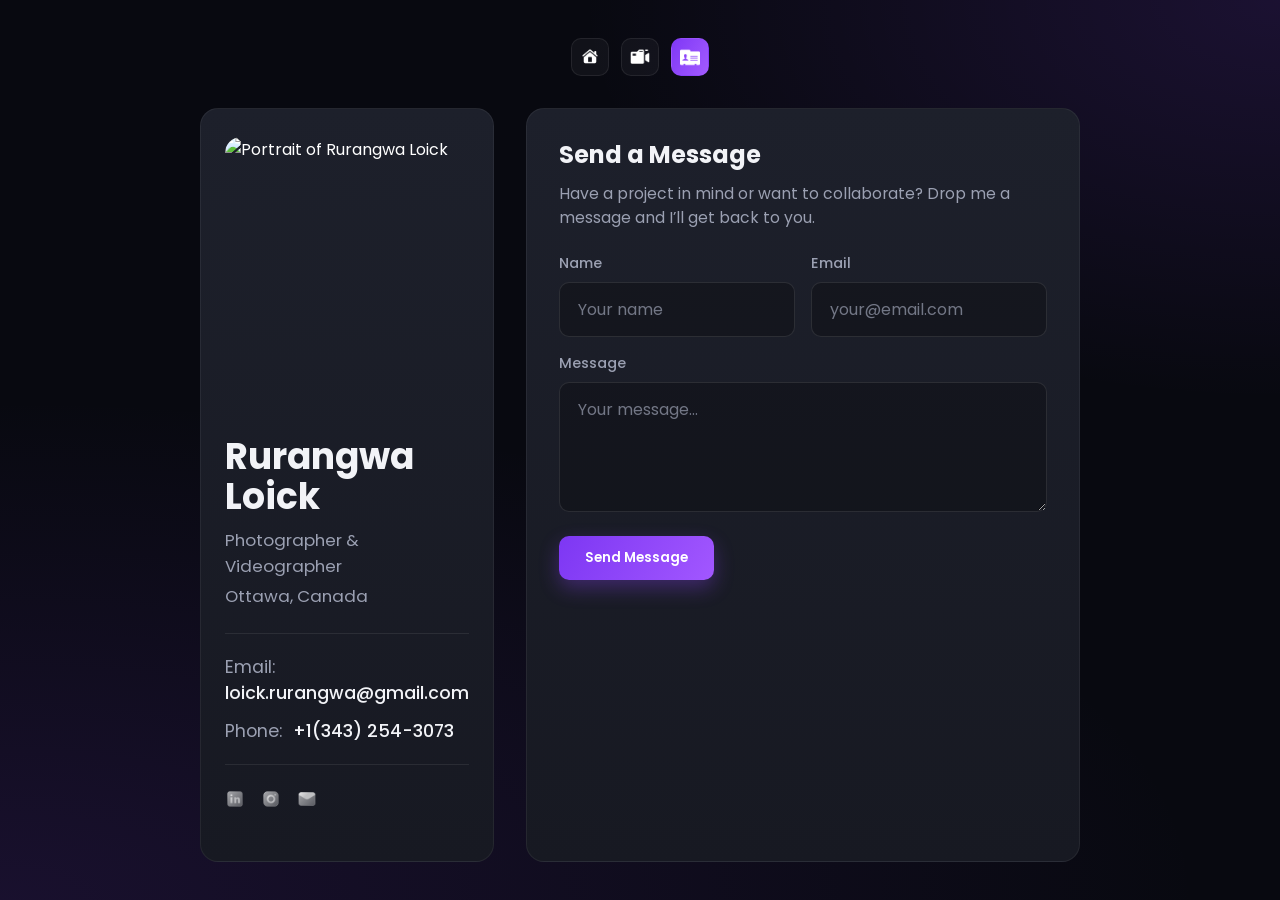
==== contact.html @ ab964677 "last changes" ====
<!doctype html>
<html lang="en">
  <head>
    <meta charset="UTF-8" />
    <meta name="viewport" content="width=device-width, initial-scale=1.0" />
    <title>Contact – Rurangwa Loick</title>
    <link rel="preconnect" href="https://fonts.googleapis.com" />
    <link rel="preconnect" href="https://fonts.gstatic.com" crossorigin />
    <link
      href="https://fonts.googleapis.com/css2?family=Poppins:wght@300;400;500;600;700;800&display=swap"
      rel="stylesheet"
    />
    <link rel="stylesheet" href="styles.css" />
  </head>
  <body>
    <main class="page page-contact">
      <section class="contact-shell">
        <nav class="top-nav" aria-label="Main">
          <a href="index.html" class="nav-item" aria-label="Home">
            <img src="images/home-icon.png" alt="" class="nav-icon" />
          </a>
          <a href="projects.html" class="nav-item" aria-label="Projects">
            <img src="images/projects-icon.png" alt="" class="nav-icon" />
          </a>
          <a href="contact.html" class="nav-item nav-item-active" aria-label="Contact">
            <img src="images/contact-icon.png" alt="" class="nav-icon" />
          </a>
        </nav>

        <div class="contact-layout">
          <aside class="profile-card contact-card">
            <div class="profile-image contact-card-image">
              <img
                class="profile-photo"
                src="images/ArtByMe-1.jpg"
                alt="Portrait of Rurangwa Loick"
              />
              <div class="profile-image-overlay"></div>
            </div>
            <h2 class="profile-name contact-card-name">Rurangwa Loick</h2>
            <p class="profile-role contact-card-role">Photographer &amp; Videographer</p>
            <p class="profile-location contact-card-location">Ottawa, Canada</p>

            <div class="contact-details">
              <a href="mailto:loick.rurangwa@gmail.com" class="contact-detail contact-detail-email">
                loick.rurangwa@gmail.com
              </a>
              <a href="tel:+1234567890" class="contact-detail contact-detail-phone">
                +1(343) 254-3073
              </a>
            </div>

            <div class="social-row contact-card-social" aria-label="Social links">
              <a
                href="https://www.linkedin.com/in/rurangwa-loick-b73a8a331/"
                target="_blank"
                rel="noopener noreferrer"
                aria-label="LinkedIn"
              >
                <img src="images/linkedin-icon.png" alt="" class="social-icon" />
              </a>
              
              <a
                href="https://www.instagram.com/framedbyloick/"
                target="_blank"
                rel="noopener noreferrer"
                aria-label="Instagram"
              >
                <img src="images/instagram-icon.png" alt="" class="social-icon" />
              </a>
              <a href="mailto:loick.rurangwa@gmail.com" aria-label="Email">
                <img src="images/mail-icon.png" alt="" class="social-icon" />
              </a>
            </div>

          </aside>

          <div class="contact-message">
            <h2 class="contact-message-title">Send a Message</h2>
            <p class="contact-message-desc">
              Have a project in mind or want to collaborate? Drop me a message and I’ll get back to you.
            </p>
            <form class="contact-form" action="mailto:loick.rurangwa@gmail.com" method="post" enctype="text/plain">
              <div class="contact-form-row">
                <div class="contact-form-field">
                  <label class="contact-form-label" for="contact-name">Name</label>
                  <input type="text" id="contact-name" name="name" class="contact-form-input" required placeholder="Your name" />
                </div>
                <div class="contact-form-field">
                  <label class="contact-form-label" for="contact-email">Email</label>
                  <input type="email" id="contact-email" name="email" class="contact-form-input" required placeholder="your@email.com" />
                </div>
              </div>
              <div class="contact-form-field">
                <label class="contact-form-label" for="contact-msg">Message</label>
                <textarea id="contact-msg" name="message" class="contact-form-textarea" rows="4" required placeholder="Your message..."></textarea>
              </div>
              <button type="submit" class="btn btn-primary contact-form-btn">Send Message</button>
            </form>
          </div>
        </div>
      </section>
    </main>
  </body>
</html>
---- styles.css ----
:root {
  --bg: #080910;
  --card: #171a23;
  --card-soft: #1d202b;
  --text: #f2f3f7;
  --muted: #9ba0b2;
  --accent: #8f43ff;
  --accent-soft: #b27cff;
}

* {
  box-sizing: border-box;
}

body {
  margin: 0;
  min-height: 100vh;
  font-family: "Poppins", sans-serif;
  color: var(--text);
  background:
    radial-gradient(1200px 500px at 0% 100%, rgba(93, 45, 166, 0.2), transparent),
    radial-gradient(700px 400px at 100% 0%, rgba(143, 67, 255, 0.14), transparent),
    var(--bg);
}

.page {
  min-height: 100vh;
  display: grid;
  place-items: center;
  padding: 36px 20px;
}

.page-projects {
  place-items: start center;
  padding-bottom: 48px;
}

.hero-shell {
  width: min(1100px, 100%);
}

.projects-shell {
  width: min(1200px, 100%);
  align-self: start;
}

.top-nav {
  display: flex;
  justify-content: center;
  gap: 12px;
  margin-bottom: 32px;
}

.nav-item {
  width: 38px;
  height: 38px;
  display: grid;
  place-items: center;
  border-radius: 10px;
  color: #d3d7e5;
  text-decoration: none;
  background: rgba(255, 255, 255, 0.04);
  border: 1px solid rgba(255, 255, 255, 0.08);
  font-family: -apple-system, BlinkMacSystemFont, "SF Pro Symbols", system-ui, sans-serif;
  font-size: 1.2rem;
}

.nav-item-active {
  background: linear-gradient(120deg, #7f38f6, #a35bff);
  border-color: transparent;
}

.nav-icon {
  width: 20px;
  height: 20px;
  object-fit: contain;
  filter: brightness(0) invert(1);
}

.hero-grid {
  display: grid;
  grid-template-columns: 320px 1fr;
  gap: 52px;
  align-items: start;
}

.profile-card {
  background: linear-gradient(180deg, var(--card-soft), #171922);
  border: 1px solid rgba(255, 255, 255, 0.06);
  border-radius: 18px;
  padding: 18px 18px 22px;
}

.profile-image {
  height: 240px;
  border-radius: 14px;
  overflow: hidden;
  position: relative;
}

.profile-photo {
  width: 100%;
  height: 100%;
  object-fit: cover;
  object-position: center;
  display: block;
  filter: brightness(1.08) contrast(1.04);
}

.profile-image-overlay {
  display: none;
}

.profile-name {
  font-size: 2rem;
  line-height: 1.1;
  margin: 16px 0 8px;
}

.profile-role,
.profile-location {
  margin: 0;
  color: var(--muted);
  font-size: 0.96rem;
}

.profile-location {
  margin-top: 4px;
  margin-bottom: 18px;
}

.social-row {
  display: flex;
  gap: 16px;
  margin-bottom: 26px;
}

.social-row a {
  color: #ced2df;
  text-decoration: none;
  font-size: 1.05rem;
}

.social-row .social-icon {
  width: 20px;
  height: 20px;
  object-fit: contain;
  display: block;
  vertical-align: middle;
}

/* SF Symbols / PUA glyphs (gallery + mail) */
.social-row a[aria-label="Photography Gallery"],
.social-row a[aria-label="Email"] {
  font-family: -apple-system, BlinkMacSystemFont, "SF Pro Text", "SF Pro Display",
    system-ui, sans-serif;
  font-size: 1.15rem;
  line-height: 1;
}

.btn {
  border: 0;
  font-family: inherit;
  cursor: pointer;
  font-weight: 600;
  border-radius: 10px;
  height: 44px;
  padding: 0 26px;
  display: inline-flex;
  align-items: center;
  justify-content: center;
  text-decoration: none;
  color: inherit;
}

.btn-primary {
  color: #fff;
  background: linear-gradient(120deg, #7d37f3, #a257ff);
  box-shadow: 0 8px 20px rgba(143, 67, 255, 0.32);
}

.profile-btn {
  width: 100%;
}

.hero-content h1 {
  margin: 0;
  font-size: clamp(1.5rem, 3vw, 2.1rem);
  line-height: 1.2;
  letter-spacing: -0.02em;
}

.hero-content h1 span {
  color: var(--accent-soft);
}

.lead {
  margin: 14px 0 28px;
  color: var(--muted);
  max-width: 640px;
  font-size: 1.03rem;
}

.stats {
  display: flex;
  flex-wrap: wrap;
  gap: 36px;
  margin-bottom: 26px;
}

.stats h3 {
  margin: 0;
  font-size: clamp(2.3rem, 4vw, 3.2rem);
  line-height: 1;
}

.stats p {
  margin: 8px 0 0;
  color: #b7bbca;
  font-size: 0.86rem;
  letter-spacing: 0.04em;
}

.cta-row {
  display: flex;
  align-items: center;
  gap: 20px;
  margin-bottom: 44px;
}

.btn-link {
  color: #f2f4fc;
  text-decoration: none;
  font-weight: 500;
}

.trusted p {
  margin: 0 0 14px;
  color: #c4c8d8;
}

.trusted-marquee {
  overflow: hidden;
  width: 100%;
  margin-left: -4px;
  mask-image: linear-gradient(
    90deg,
    transparent,
    #000 6%,
    #000 94%,
    transparent
  );
}

.trusted-marquee-track {
  display: flex;
  width: max-content;
  animation: trusted-marquee-scroll 18s linear infinite;
}

.trusted-marquee-segment {
  display: inline-flex;
  align-items: center;
  flex-shrink: 0;
  padding-right: 4rem;
  color: #fff;
  font-size: clamp(1.75rem, 4vw, 2.5rem);
  font-weight: 700;
  letter-spacing: -0.02em;
  white-space: nowrap;
}

@keyframes trusted-marquee-scroll {
  from {
    transform: translateX(0);
  }
  to {
    transform: translateX(-50%);
  }
}

@media (prefers-reduced-motion: reduce) {
  .trusted-marquee-track {
    animation: none;
    flex-wrap: wrap;
    width: 100%;
    justify-content: center;
    gap: 1rem;
  }

  .trusted-marquee-segment:last-child {
    display: none;
  }

  .trusted-marquee-segment {
    padding-right: 0;
  }
}

@media (max-width: 980px) {
  .hero-grid {
    grid-template-columns: 1fr;
    gap: 30px;
  }

  .profile-card {
    max-width: 430px;
  }
}

@media (max-width: 560px) {
  .top-nav {
    gap: 8px;
  }

  .nav-item {
    width: 34px;
    height: 34px;
    border-radius: 9px;
  }

  .hero-content h1 {
    font-size: 1.4rem;
  }

  .lead {
    font-size: 0.95rem;
  }

  .stats {
    gap: 20px;
  }

  .stats h3 {
    font-size: 2.1rem;
  }

  .cta-row {
    gap: 14px;
    flex-wrap: wrap;
  }

  .trusted-marquee-segment {
    padding-right: 2.5rem;
    font-size: 1.55rem;
  }
}

/* Projects page */
.projects-grid {
  align-items: start;
}

.projects-content {
  min-width: 0;
}

.projects-title {
  margin: 0 0 32px;
  font-size: clamp(1.75rem, 4vw, 2.5rem);
  font-weight: 700;
  letter-spacing: -0.02em;
  line-height: 1.2;
}

.projects-title span {
  color: var(--accent-soft);
}

.projects-layout {
  display: grid;
  grid-template-columns: 1fr 300px;
  gap: 32px;
  align-items: start;
}

.projects-photos {
  display: grid;
  grid-template-columns: repeat(2, 1fr);
  gap: 24px;
  list-style: none;
  margin: 0;
  padding: 0;
}

.projects-videos {
  position: sticky;
  top: 24px;
}

.projects-videos-title {
  margin: 0 0 16px;
  font-size: 1.1rem;
  font-weight: 600;
  color: var(--accent-soft);
  letter-spacing: 0.05em;
  text-transform: uppercase;
}

.projects-videos-list {
  display: flex;
  flex-direction: column;
  gap: 20px;
  margin: 0;
  padding: 0;
  list-style: none;
}

.project-card {
  display: block;
  background: linear-gradient(180deg, var(--card-soft), #171922);
  border: 1px solid rgba(255, 255, 255, 0.06);
  border-radius: 16px;
  overflow: hidden;
  transition: transform 0.2s ease, box-shadow 0.2s ease;
  text-decoration: none;
  color: inherit;
}

.project-card:hover {
  transform: translateY(-2px);
  box-shadow: 0 12px 28px rgba(0, 0, 0, 0.35);
}

.project-card-image {
  aspect-ratio: 16 / 10;
  overflow: hidden;
  position: relative;
}

.project-card-image img,
.project-card-img {
  width: 100%;
  height: 100%;
  object-fit: cover;
  display: block;
}

.project-placeholder {
  width: 100%;
  height: 100%;
  background: linear-gradient(135deg, #2a2d3a 0%, #1a1d28 100%);
}

.project-placeholder[data-theme="purple"] {
  background: linear-gradient(135deg, #3d2a5c 0%, #1e1535 50%, #0f0d18 100%);
}

.project-placeholder[data-theme="green"] {
  background: linear-gradient(135deg, #2d4a3e 0%, #1a2e26 50%, #0d1814 100%);
}

.project-placeholder[data-theme="forest"] {
  background: linear-gradient(160deg, #1e3d32 0%, #2d5a4a 40%, #1a2e26 100%);
}

.project-placeholder[data-theme="blue"] {
  background: linear-gradient(135deg, #1e2d3d 0%, #2a3d52 50%, #151c26 100%);
}

.project-placeholder[data-theme="warm"] {
  background: linear-gradient(135deg, #3d2d1e 0%, #2a1f14 50%, #1a1510 100%);
}

.project-placeholder[data-theme="mono"] {
  background: linear-gradient(135deg, #2a2a2a 0%, #1a1a1a 50%, #0d0d0d 100%);
}

.project-card-video {
  border-left: 3px solid var(--accent);
  background: linear-gradient(180deg, rgba(143, 67, 255, 0.08), #171922);
}

.project-card-video .project-card-image {
  position: relative;
}

.project-video-thumb {
  width: 100%;
  height: 100%;
  object-fit: cover;
  display: block;
}

.project-card-play {
  position: absolute;
  inset: 0;
  display: flex;
  align-items: center;
  justify-content: center;
  background: rgba(0, 0, 0, 0.35);
  color: #fff;
  font-size: 3rem;
  line-height: 1;
  transition: background 0.2s ease;
}

.project-card-video:hover .project-card-play {
  background: rgba(0, 0, 0, 0.5);
}

.project-card-info {
  padding: 18px 20px;
  background: rgba(23, 26, 34, 0.6);
}

.project-card-title {
  margin: 0;
  font-size: 1.15rem;
  font-weight: 700;
  color: #f2f3f7;
  letter-spacing: -0.01em;
}

.project-card-desc {
  margin: 6px 0 0;
  font-size: 0.9rem;
  color: var(--muted);
  line-height: 1.4;
}

@media (max-width: 980px) {
  .projects-layout {
    grid-template-columns: 1fr;
    gap: 28px;
  }

  .projects-videos {
    position: static;
    order: -1;
    padding-bottom: 8px;
    border-bottom: 1px solid rgba(255, 255, 255, 0.08);
    margin-bottom: 8px;
  }

  .projects-videos-list {
    flex-direction: row;
    flex-wrap: wrap;
    gap: 16px;
  }

  .projects-videos-list .project-card {
    flex: 1 1 280px;
    min-width: 0;
  }

  .projects-photos {
    grid-template-columns: 1fr;
    gap: 20px;
  }
}

@media (max-width: 560px) {
  .projects-title {
    margin-bottom: 24px;
    font-size: 1.5rem;
  }

  .project-card-info {
    padding: 14px 16px;
  }

  .project-card-title {
    font-size: 1.05rem;
  }
}

/* Contact page */
.page-contact {
  place-items: center;
}

.contact-shell {
  width: 100%;
  max-width: 920px;
  padding: 0 20px;
}

.contact-layout {
  display: flex;
  grid-template-columns: 1fr;
  gap: 32px;
}

.contact-card {
  padding: 28px 24px 28px;
  min-height: 0;
  max-width: 420px;
  margin: 0 auto;
}

.contact-message {
  background: linear-gradient(180deg, var(--card-soft), #171922);
  border: 1px solid rgba(255, 255, 255, 0.06);
  border-radius: 18px;
  padding: 28px 32px;
  min-height: 0;
  display: flex;
  flex-direction: column;
  grid-column: 1 / -1;
}

.contact-message-title {
  margin: 0 0 10px;
  font-size: 1.5rem;
  font-weight: 700;
  color: var(--text);
}

.contact-message-desc {
  margin: 0 0 24px;
  color: var(--muted);
  font-size: 0.98rem;
  line-height: 1.5;
}

.contact-form-row {
  display: grid;
  grid-template-columns: 1fr 1fr;
  gap: 16px;
}

.contact-form {
  display: flex;
  flex-direction: column;
  gap: 16px;
}

.contact-form-field {
  display: flex;
  flex-direction: column;
  gap: 8px;
}

.contact-form-label {
  font-size: 0.9rem;
  font-weight: 500;
  color: var(--muted);
}

.contact-form-input,
.contact-form-textarea {
  width: 100%;
  padding: 14px 18px;
  font-family: inherit;
  font-size: 1rem;
  color: var(--text);
  background: rgba(0, 0, 0, 0.25);
  border: 1px solid rgba(255, 255, 255, 0.1);
  border-radius: 10px;
  transition: border-color 0.2s ease;
}

.contact-form-input::placeholder,
.contact-form-textarea::placeholder {
  color: var(--muted);
  opacity: 0.7;
}

.contact-form-input:focus,
.contact-form-textarea:focus {
  outline: none;
  border-color: var(--accent);
}

.contact-form-textarea {
  resize: vertical;
  min-height: 120px;
}

.contact-form-btn {
  align-self: flex-start;
  margin-top: 8px;
}

.contact-card-image {
  height: 280px;
  border-radius: 16px;
}

.contact-card-name {
  font-size: 2.25rem;
  margin: 20px 0 10px;
}

.contact-card-role,
.contact-card-location {
  font-size: 1.05rem;
}

.contact-card-location {
  margin-bottom: 24px;
}

.contact-details {
  display: flex;
  flex-direction: column;
  gap: 12px;
  margin-bottom: 24px;
  padding: 20px 0;
  border-top: 1px solid rgba(255, 255, 255, 0.08);
  border-bottom: 1px solid rgba(255, 255, 255, 0.08);
}

.contact-detail {
  color: var(--text);
  text-decoration: none;
  font-size: 1.1rem;
  font-weight: 500;
  transition: color 0.2s ease;
}

.contact-detail:hover {
  color: var(--accent-soft);
}

.contact-detail-email::before {
  content: "Email: ";
  color: var(--muted);
  font-weight: 400;
  margin-right: 6px;
}

.contact-detail-phone::before {
  content: "Phone: ";
  color: var(--muted);
  font-weight: 400;
  margin-right: 6px;
}

.contact-card-social {
  margin-bottom: 24px;
}

.contact-card-btn {
  width: 100%;
}

@media (max-width: 600px) {
  .contact-form-row {
    grid-template-columns: 1fr;
  }
}
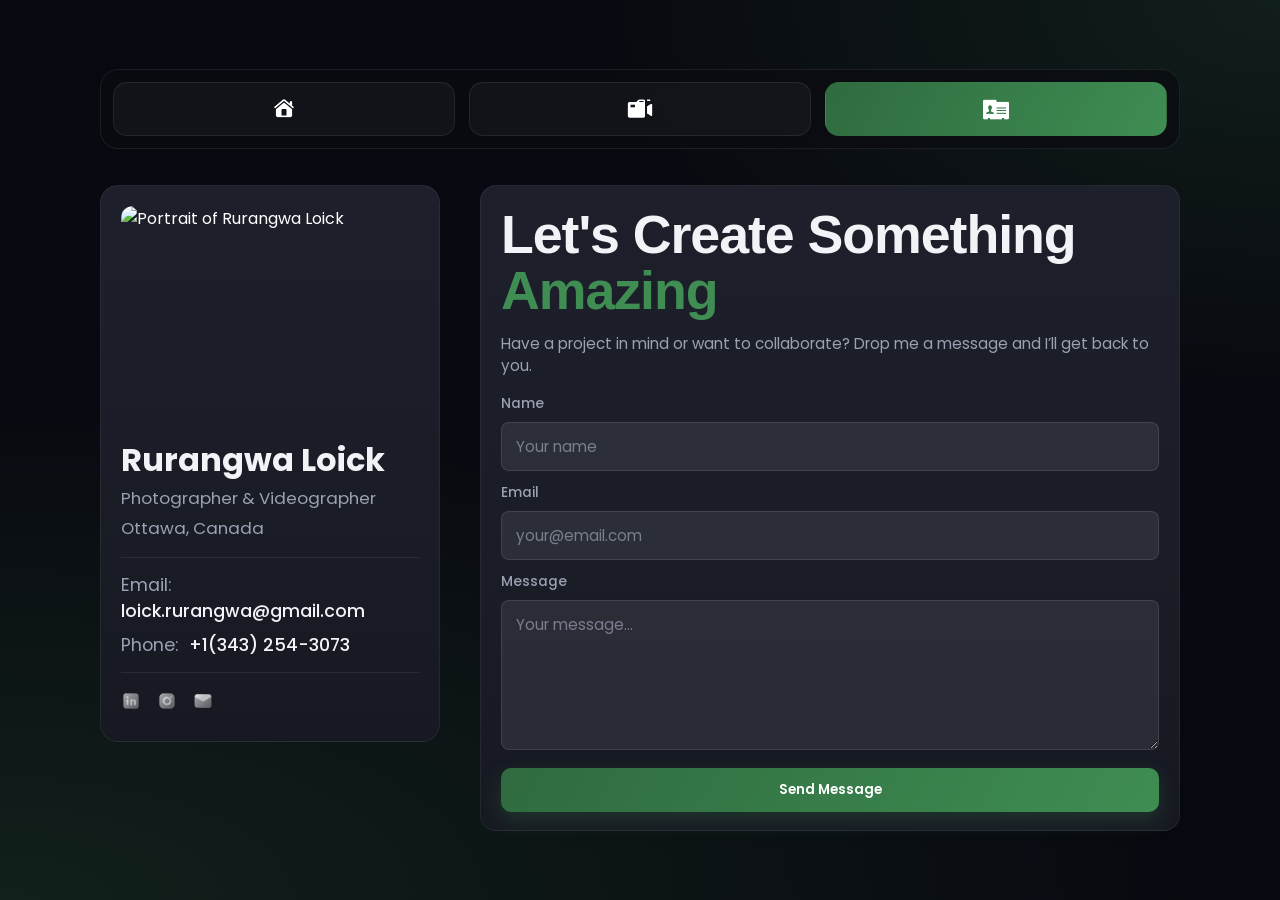
==== commit b762473f: "made changes" ====
--- a/contact.html
+++ b/contact.html
@@ -76,7 +76,9 @@
           </aside>
 
           <div class="contact-message">
-            <h2 class="contact-message-title">Send a Message</h2>
+            <h2 class="contact-message-title">
+              Let&apos;s Create Something <span>Amazing</span>
+            </h2>
             <p class="contact-message-desc">
               Have a project in mind or want to collaborate? Drop me a message and I’ll get back to you.
             </p>
--- a/styles.css
+++ b/styles.css
@@ -4,8 +4,8 @@
   --card-soft: #1d202b;
   --text: #f2f3f7;
   --muted: #9ba0b2;
-  --accent: #8f43ff;
-  --accent-soft: #b27cff;
+  --accent: #2f6b3f;
+  --accent-soft: #3f8d53;
 }
 
 * {
@@ -18,16 +18,17 @@
   font-family: "Poppins", sans-serif;
   color: var(--text);
   background:
-    radial-gradient(1200px 500px at 0% 100%, rgba(93, 45, 166, 0.2), transparent),
-    radial-gradient(700px 400px at 100% 0%, rgba(143, 67, 255, 0.14), transparent),
+    radial-gradient(1200px 500px at 0% 100%, rgba(47, 107, 63, 0.24), transparent),
+    radial-gradient(700px 400px at 100% 0%, rgba(63, 141, 83, 0.16), transparent),
     var(--bg);
+  overflow-x: hidden;
 }
 
 .page {
   min-height: 100vh;
   display: grid;
-  place-items: center;
-  padding: 36px 20px;
+  place-items: start center;
+  padding: 24px 28px;
 }
 
 .page-projects {
@@ -36,52 +37,70 @@
 }
 
 .hero-shell {
-  width: min(1100px, 100%);
+  width: min(1260px, 100%);
+  margin: 0 auto;
 }
 
 .projects-shell {
-  width: min(1200px, 100%);
+  width: min(1260px, 100%);
   align-self: start;
 }
 
 .top-nav {
-  display: flex;
-  justify-content: center;
-  gap: 12px;
-  margin-bottom: 32px;
+  display: grid;
+  grid-template-columns: repeat(3, minmax(0, 1fr));
+  align-items: center;
+  gap: 14px;
+  width: 100%;
+  max-width: none;
+  margin: 0 auto 36px;
+  padding: 12px;
+  border-radius: 18px;
+  background: rgba(10, 12, 18, 0.7);
+  border: 1px solid rgba(255, 255, 255, 0.08);
+  backdrop-filter: blur(10px);
+  overflow: hidden;
 }
 
 .nav-item {
-  width: 38px;
-  height: 38px;
+  width: 100%;
+  min-width: 0;
+  height: 54px;
   display: grid;
   place-items: center;
-  border-radius: 10px;
+  border-radius: 14px;
   color: #d3d7e5;
   text-decoration: none;
   background: rgba(255, 255, 255, 0.04);
   border: 1px solid rgba(255, 255, 255, 0.08);
   font-family: -apple-system, BlinkMacSystemFont, "SF Pro Symbols", system-ui, sans-serif;
-  font-size: 1.2rem;
+  font-size: 1.3rem;
+  transition: transform 0.18s ease, background 0.18s ease;
+}
+
+.nav-item:hover {
+  transform: translateY(-1px);
+  background: rgba(255, 255, 255, 0.08);
 }
 
 .nav-item-active {
-  background: linear-gradient(120deg, #7f38f6, #a35bff);
+  background: linear-gradient(120deg, #2f6b3f, #3f8d53);
   border-color: transparent;
 }
 
 .nav-icon {
-  width: 20px;
-  height: 20px;
+  width: 26px;
+  height: 26px;
   object-fit: contain;
   filter: brightness(0) invert(1);
 }
 
 .hero-grid {
   display: grid;
-  grid-template-columns: 320px 1fr;
-  gap: 52px;
+  grid-template-columns: 340px minmax(0, 1fr);
+  gap: clamp(28px, 4vw, 64px);
   align-items: start;
+  width: 100%;
 }
 
 .profile-card {
@@ -175,8 +194,8 @@
 
 .btn-primary {
   color: #fff;
-  background: linear-gradient(120deg, #7d37f3, #a257ff);
-  box-shadow: 0 8px 20px rgba(143, 67, 255, 0.32);
+  background: linear-gradient(120deg, #2f6b3f, #3f8d53);
+  box-shadow: 0 8px 20px rgba(47, 107, 63, 0.35);
 }
 
 .profile-btn {
@@ -232,6 +251,19 @@
   color: #f2f4fc;
   text-decoration: none;
   font-weight: 500;
+}
+
+.btn-link-accent {
+  color: #fff;
+  font-weight: 600;
+  display: inline-flex;
+  align-items: center;
+  justify-content: center;
+  min-height: 44px;
+  padding: 0 26px;
+  border-radius: 10px;
+  background: linear-gradient(120deg, #2f6b3f, #3f8d53);
+  box-shadow: 0 8px 20px rgba(47, 107, 63, 0.35);
 }
 
 .trusted p {
@@ -298,6 +330,23 @@
 }
 
 @media (max-width: 980px) {
+  .top-nav {
+    gap: 8px;
+    padding: 8px;
+    margin-bottom: 20px;
+    border-radius: 14px;
+  }
+
+  .nav-item {
+    height: 42px;
+    border-radius: 10px;
+  }
+
+  .nav-icon {
+    width: 18px;
+    height: 18px;
+  }
+
   .hero-grid {
     grid-template-columns: 1fr;
     gap: 30px;
@@ -305,34 +354,83 @@
 
   .profile-card {
     max-width: 430px;
+    margin: 0 auto;
+  }
+
+  .hero-content {
+    width: 100%;
+  }
+
+  .stats {
+    display: grid;
+    grid-template-columns: repeat(3, minmax(0, 1fr));
+    gap: 14px;
+  }
+
+  .stats p {
+    font-size: 0.78rem;
+    letter-spacing: 0.02em;
   }
 }
 
 @media (max-width: 560px) {
+  .hero-shell,
+  .projects-shell,
+  .contact-shell {
+    width: 100%;
+    max-width: 100%;
+    overflow-x: clip;
+  }
+
+  .page {
+    padding: 18px 12px;
+    overflow-x: clip;
+  }
+
   .top-nav {
-    gap: 8px;
+    width: 100%;
+    max-width: 100%;
+    gap: 4px;
+    margin-bottom: 14px;
+    padding: 4px;
+    border-radius: 12px;
   }
 
   .nav-item {
-    width: 34px;
+    width: 100%;
     height: 34px;
     border-radius: 9px;
+    min-width: 0;
+  }
+
+  .nav-icon {
+    width: 15px;
+    height: 15px;
   }
 
   .hero-content h1 {
-    font-size: 1.4rem;
+    font-size: 1.3rem;
+    line-height: 1.25;
   }
 
   .lead {
-    font-size: 0.95rem;
+    font-size: 0.9rem;
+    line-height: 1.45;
   }
 
   .stats {
-    gap: 20px;
+    grid-template-columns: 1fr;
+    gap: 14px;
   }
 
   .stats h3 {
-    font-size: 2.1rem;
+    font-size: 1.9rem;
+  }
+
+  .social-row {
+    flex-wrap: wrap;
+    gap: 12px;
+    margin-bottom: 18px;
   }
 
   .cta-row {
@@ -340,9 +438,23 @@
     flex-wrap: wrap;
   }
 
+  .btn,
+  .btn-primary {
+    width: 100%;
+  }
+
+  .btn-link {
+    width: 100%;
+    text-align: center;
+  }
+
   .trusted-marquee-segment {
     padding-right: 2.5rem;
-    font-size: 1.55rem;
+    font-size: 1.2rem;
+  }
+
+  .trusted-marquee {
+    margin-left: 0;
   }
 }
 
@@ -548,12 +660,17 @@
     grid-template-columns: 1fr;
     gap: 20px;
   }
+
+  .projects-title {
+    margin-bottom: 20px;
+  }
 }
 
 @media (max-width: 560px) {
   .projects-title {
     margin-bottom: 24px;
-    font-size: 1.5rem;
+    font-size: 1.35rem;
+    line-height: 1.3;
   }
 
   .project-card-info {
@@ -562,6 +679,10 @@
 
   .project-card-title {
     font-size: 1.05rem;
+  }
+
+  .projects-videos-title {
+    font-size: 1rem;
   }
 }
 
@@ -572,58 +693,64 @@
 
 .contact-shell {
   width: 100%;
-  max-width: 920px;
+  max-width: 1120px;
   padding: 0 20px;
 }
 
 .contact-layout {
-  display: flex;
-  grid-template-columns: 1fr;
-  gap: 32px;
+  display: grid;
+  grid-template-columns: minmax(280px, 340px) minmax(0, 1fr);
+  gap: 40px;
+  align-items: start;
 }
 
 .contact-card {
-  padding: 28px 24px 28px;
+  padding: 20px 20px 22px;
   min-height: 0;
-  max-width: 420px;
-  margin: 0 auto;
+  max-width: none;
+  margin: 0;
 }
 
 .contact-message {
   background: linear-gradient(180deg, var(--card-soft), #171922);
   border: 1px solid rgba(255, 255, 255, 0.06);
-  border-radius: 18px;
-  padding: 28px 32px;
+  border-radius: 16px;
+  padding: 20px 20px 18px;
   min-height: 0;
   display: flex;
   flex-direction: column;
-  grid-column: 1 / -1;
 }
 
 .contact-message-title {
-  margin: 0 0 10px;
-  font-size: 1.5rem;
-  font-weight: 700;
+  margin: 0 0 14px;
+  font-size: clamp(2rem, 4.2vw, 3.4rem);
+  line-height: 1.05;
+  letter-spacing: -0.02em;
+  font-weight: 800;
   color: var(--text);
 }
 
+.contact-message-title span {
+  color: var(--accent-soft);
+}
+
 .contact-message-desc {
-  margin: 0 0 24px;
+  margin: 0 0 16px;
   color: var(--muted);
-  font-size: 0.98rem;
+  font-size: 0.95rem;
   line-height: 1.5;
 }
 
 .contact-form-row {
   display: grid;
-  grid-template-columns: 1fr 1fr;
-  gap: 16px;
+  grid-template-columns: 1fr;
+  gap: 12px;
 }
 
 .contact-form {
   display: flex;
   flex-direction: column;
-  gap: 16px;
+  gap: 12px;
 }
 
 .contact-form-field {
@@ -633,7 +760,7 @@
 }
 
 .contact-form-label {
-  font-size: 0.9rem;
+  font-size: 0.86rem;
   font-weight: 500;
   color: var(--muted);
 }
@@ -641,13 +768,13 @@
 .contact-form-input,
 .contact-form-textarea {
   width: 100%;
-  padding: 14px 18px;
+  padding: 12px 14px;
   font-family: inherit;
-  font-size: 1rem;
+  font-size: 0.95rem;
   color: var(--text);
-  background: rgba(0, 0, 0, 0.25);
+  background: rgba(255, 255, 255, 0.08);
   border: 1px solid rgba(255, 255, 255, 0.1);
-  border-radius: 10px;
+  border-radius: 8px;
   transition: border-color 0.2s ease;
 }
 
@@ -665,22 +792,23 @@
 
 .contact-form-textarea {
   resize: vertical;
-  min-height: 120px;
+  min-height: 150px;
 }
 
 .contact-form-btn {
-  align-self: flex-start;
-  margin-top: 8px;
+  width: 100%;
+  align-self: stretch;
+  margin-top: 6px;
 }
 
 .contact-card-image {
-  height: 280px;
-  border-radius: 16px;
+  height: 220px;
+  border-radius: 12px;
 }
 
 .contact-card-name {
-  font-size: 2.25rem;
-  margin: 20px 0 10px;
+  font-size: 2rem;
+  margin: 16px 0 8px;
 }
 
 .contact-card-role,
@@ -689,15 +817,15 @@
 }
 
 .contact-card-location {
-  margin-bottom: 24px;
+  margin-bottom: 16px;
 }
 
 .contact-details {
   display: flex;
   flex-direction: column;
-  gap: 12px;
-  margin-bottom: 24px;
-  padding: 20px 0;
+  gap: 8px;
+  margin-bottom: 18px;
+  padding: 14px 0;
   border-top: 1px solid rgba(255, 255, 255, 0.08);
   border-bottom: 1px solid rgba(255, 255, 255, 0.08);
 }
@@ -729,7 +857,7 @@
 }
 
 .contact-card-social {
-  margin-bottom: 24px;
+  margin-bottom: 8px;
 }
 
 .contact-card-btn {
@@ -737,7 +865,44 @@
 }
 
 @media (max-width: 600px) {
-  .contact-form-row {
+  .contact-shell {
+    padding: 0 12px;
+  }
+
+  .contact-message {
+    padding: 16px 14px;
+  }
+
+  .contact-card {
+    padding: 16px 14px;
+  }
+
+  .contact-card-name {
+    font-size: 1.7rem;
+  }
+
+  .contact-message-title {
+    font-size: 1.9rem;
+  }
+
+  .contact-detail {
+    font-size: 1rem;
+    word-break: break-word;
+  }
+
+  .contact-form-btn {
+    width: 100%;
+    align-self: stretch;
+  }
+}
+
+@media (max-width: 900px) {
+  .contact-layout {
     grid-template-columns: 1fr;
   }
-}
+
+  .contact-card {
+    max-width: 430px;
+    margin: 0 auto;
+  }
+}
